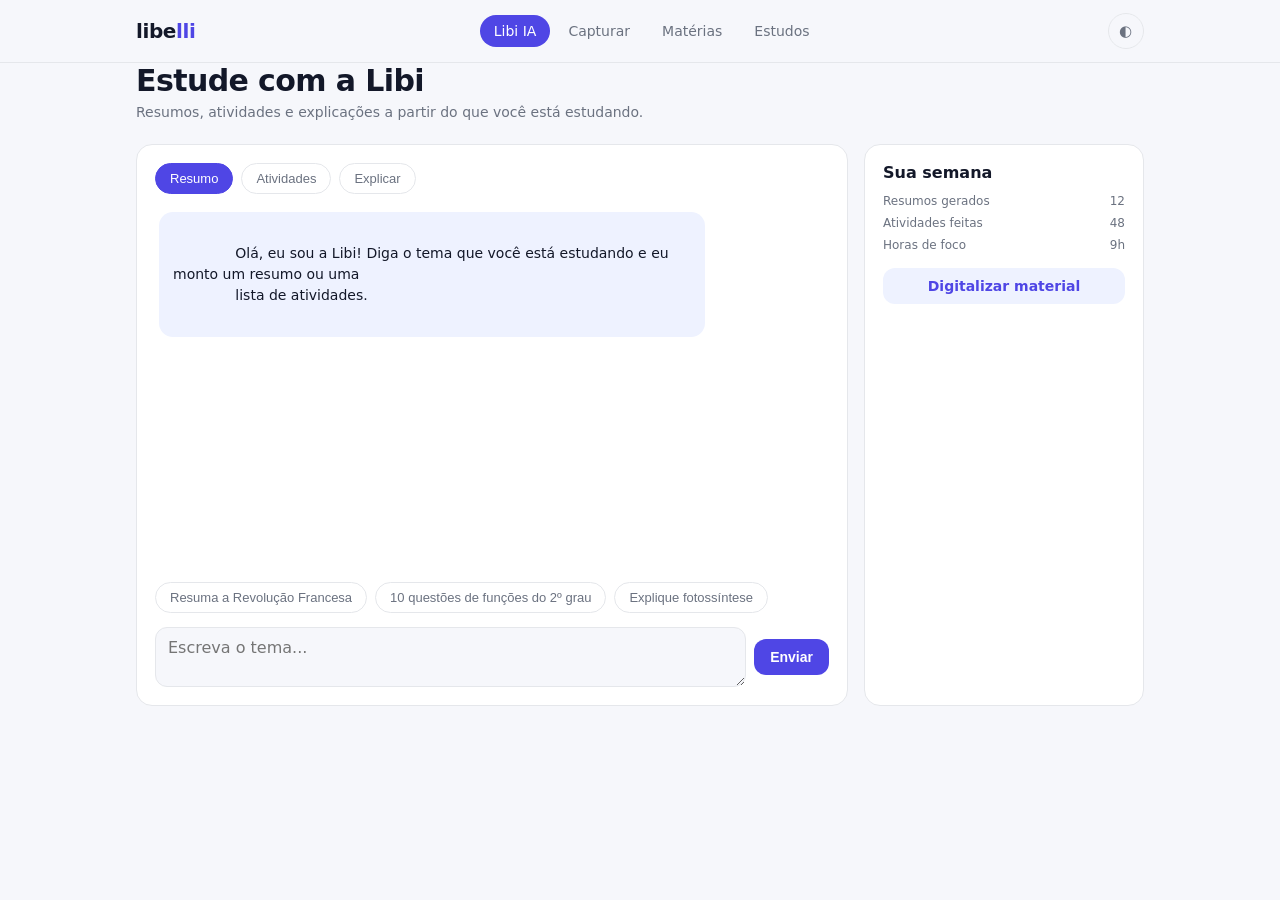
==== frontend/index.html @ ebcc2f90 "primeiro commit" ====
<!doctype html>
<html lang="pt-BR">
  <head>
    <meta charset="utf-8" />
    <meta name="viewport" content="width=device-width, initial-scale=1" />
    <title>Libelli — Estudos organizados com a Libi IA</title>
    <meta
      name="description"
      content="Gere resumos, atividades e explicações com a Libi IA, digitalize livros e organize suas matérias."
    />
    <link rel="stylesheet" href="styles.css" />
  </head>
  <body>
    <header class="topbar">
      <div class="container">
        <a class="logo" href="index.html">libe<span>lli</span></a>
        <nav class="main">
          <a data-nav href="index.html">Libi IA</a>
          <a data-nav href="capturar.html">Capturar</a>
          <a data-nav href="materias.html">Matérias</a>
          <a data-nav href="estudos.html">Estudos</a>
        </nav>
        <button class="icon-btn" id="theme-toggle" aria-label="Alternar tema">◐</button>
      </div>
    </header>

    <main class="container">
      <h1>Estude com a Libi</h1>
      <p class="sub">Resumos, atividades e explicações a partir do que você está estudando.</p>

      <div class="layout">
        <section class="card">
          <div class="chips">
            <button class="chip active" data-modo="resumo">Resumo</button>
            <button class="chip" data-modo="atividades">Atividades</button>
            <button class="chip" data-modo="explicar">Explicar</button>
          </div>

          <div id="chat">
            <div class="msg libi">
              Olá, eu sou a Libi! Diga o tema que você está estudando e eu monto um resumo ou uma
              lista de atividades.
            </div>
          </div>

          <div class="chips">
            <button class="chip" data-sugestao>Resuma a Revolução Francesa</button>
            <button class="chip" data-sugestao>10 questões de funções do 2º grau</button>
            <button class="chip" data-sugestao>Explique fotossíntese</button>
          </div>

          <div class="row">
            <textarea id="chat-input" rows="2" placeholder="Escreva o tema..."></textarea>
            <button class="btn" id="chat-send">Enviar</button>
          </div>
        </section>

        <aside class="card">
          <h2>Sua semana</h2>
          <div class="meta"><span>Resumos gerados</span><span>12</span></div>
          <div class="meta" style="margin-top: 8px"><span>Atividades feitas</span><span>48</span></div>
          <div class="meta" style="margin-top: 8px"><span>Horas de foco</span><span>9h</span></div>
          <a class="btn secondary" href="capturar.html" style="display: block; margin-top: 16px; text-align: center"
            >Digitalizar material</a
          >
        </aside>
      </div>
    </main>

    <nav class="bottom">
      <a data-nav href="index.html">Libi IA</a>
      <a data-nav href="capturar.html">Capturar</a>
      <a data-nav href="materias.html">Matérias</a>
          <a data-nav href="estudos.html">Estudos</a>
    </nav>

    <script src="api.js"></script>
    <script src="app.js"></script>
  </body>
</html>
---- frontend/styles.css ----
:root {
    --bg: #f6f7fb;
    --card: #ffffff;
    --text: #131829;
    --muted: #6b7280;
    --border: #e5e7eb;
    --brand: #4f46e5;
    --brand-soft: #eef2ff;
    --radius: 16px;
  }
  
  
  [data-theme="dark"] {
    --bg: #0b1020;
    --card: #131a2e;
    --text: #e8ecf8;
    --muted: #97a1b8;
    --border: #232c45;
    --brand: #6d6bf6;
    --brand-soft: #1b2140;
  }
  
  * { box-sizing: border-box; }
  
  body {
    margin: 0;
    font-family: system-ui, -apple-system, "Segoe UI", Roboto, sans-serif;
    background: var(--bg);
    color: var(--text);
  }
  
  a { color: inherit; text-decoration: none; }
  
  .container { max-width: 1040px; margin: 0 auto; padding: 0 16px; }
  
  /* Header */
  header.topbar {
    position: sticky;
    top: 0;
    z-index: 20;
    background: color-mix(in srgb, var(--bg) 85%, transparent);
    backdrop-filter: blur(10px);
    border-bottom: 1px solid var(--border);
  }
  .topbar .container {
    display: flex;
    align-items: center;
    justify-content: space-between;
    height: 62px;
    gap: 16px;
  }
  .logo { font-size: 20px; font-weight: 700; letter-spacing: -0.02em; }
  .logo span { color: var(--brand); }
  
  nav.main { display: flex; gap: 4px; }
  nav.main a {
    padding: 8px 14px;
    border-radius: 999px;
    font-size: 14px;
    font-weight: 500;
    color: var(--muted);
  }
  nav.main a:hover { background: var(--brand-soft); color: var(--text); }
  nav.main a.active { background: var(--brand); color: #fff; }
  
  .icon-btn {
    width: 36px; height: 36px;
    border-radius: 999px;
    border: 1px solid var(--border);
    background: transparent;
    color: var(--muted);
    cursor: pointer;
    font-size: 15px;
  }
  
  main { padding: 28px 0 90px; }
  
  h1 { font-size: 30px; margin: 0 0 6px; letter-spacing: -0.02em; }
  h2 { font-size: 16px; margin: 0 0 12px; }
  p.sub { margin: 0 0 24px; color: var(--muted); font-size: 14px; }
  
  .card {
    background: var(--card);
    border: 1px solid var(--border);
    border-radius: var(--radius);
    padding: 18px;
  }
  
  .grid { display: grid; gap: 16px; }
  .grid.cards { grid-template-columns: repeat(auto-fill, minmax(230px, 1fr)); }
  .layout { display: grid; gap: 16px; grid-template-columns: 1fr; }
  @media (min-width: 900px) { .layout { grid-template-columns: 1fr 280px; } }
  
  /* Buttons + inputs */
  .btn {
    border: none;
    border-radius: 12px;
    background: var(--brand);
    color: #fff;
    padding: 10px 16px;
    font-size: 14px;
  font-weight: 600;
  cursor: pointer;
}
.btn.secondary { background: var(--brand-soft); color: var(--brand); }
.btn:hover { opacity: 0.9; }

input, textarea, select {
  width: 100%;
  padding: 10px 12px;
  border-radius: 12px;
  border: 1px solid var(--border);
  background: var(--bg);
  color: var(--text);
  font: inherit;
  outline: none;
}
input:focus, textarea:focus { border-color: var(--brand); }

.row { display: flex; gap: 8px; align-items: center; }

/* Chat */
.chips { display: flex; flex-wrap: wrap; gap: 8px; margin-bottom: 14px; }
.chip {
  border: 1px solid var(--border);
  background: transparent;
  color: var(--muted);
  border-radius: 999px;
  padding: 7px 14px;
  font-size: 13px;
  cursor: pointer;
}
.chip.active { background: var(--brand); border-color: var(--brand); color: #fff; }

#chat {
  height: 360px;
  overflow-y: auto;
  display: flex;
  flex-direction: column;
  gap: 10px;
  padding: 4px;
  margin-bottom: 14px;
}
.msg {
  max-width: 82%;
  padding: 10px 14px;
  border-radius: 14px;
  font-size: 14px;
  line-height: 1.5;
  white-space: pre-wrap;
}
.msg.libi { background: var(--brand-soft); }
.msg.user { align-self: flex-end; background: var(--brand); color: #fff; }

/* Camera */
.frame {
  aspect-ratio: 4 / 3;
  background: #0d0d0f;
  border-radius: 12px;
  display: grid;
  place-items: center;
  color: #9aa0ae;
  font-size: 14px;
  overflow: hidden;
  position: relative;
}
.frame img, .frame video { width: 100%; height: 100%; object-fit: cover; }

.list { display: flex; flex-direction: column; gap: 10px; }
.item {
  display: flex;
  align-items: center;
  gap: 12px;
  border: 1px solid var(--border);
  border-radius: 12px;
  padding: 12px;
  background: var(--card);
}
.item strong { font-size: 14px; font-weight: 600; }
.item small { color: var(--muted); font-size: 12px; }
.item .grow { flex: 1; min-width: 0; }
.link-danger { background: none; border: none; color: var(--muted); cursor: pointer; font-size: 14px; }
.link-danger:hover { color: #e11d48; }

/* Progress */
.bar { height: 8px; border-radius: 999px; background: var(--brand-soft); overflow: hidden; margin: 14px 0 6px; }
.bar > i { display: block; height: 100%; background: var(--brand); }
.meta { display: flex; justify-content: space-between; font-size: 12px; color: var(--muted); }
.dot { width: 36px; height: 36px; border-radius: 10px; }

/* Bottom nav (mobile) */
nav.bottom {
  position: fixed;
  inset: auto 0 0 0;
  display: none;
  background: var(--card);
  border-top: 1px solid var(--border);
}
nav.bottom a {
  flex: 1;
  text-align: center;
  padding: 10px 0;
  font-size: 12px;
  color: var(--muted);
}
nav.bottom a.active { color: var(--brand); font-weight: 600; }
@media (max-width: 720px) {
  nav.main { display: none; }
  nav.bottom { display: flex; }
}
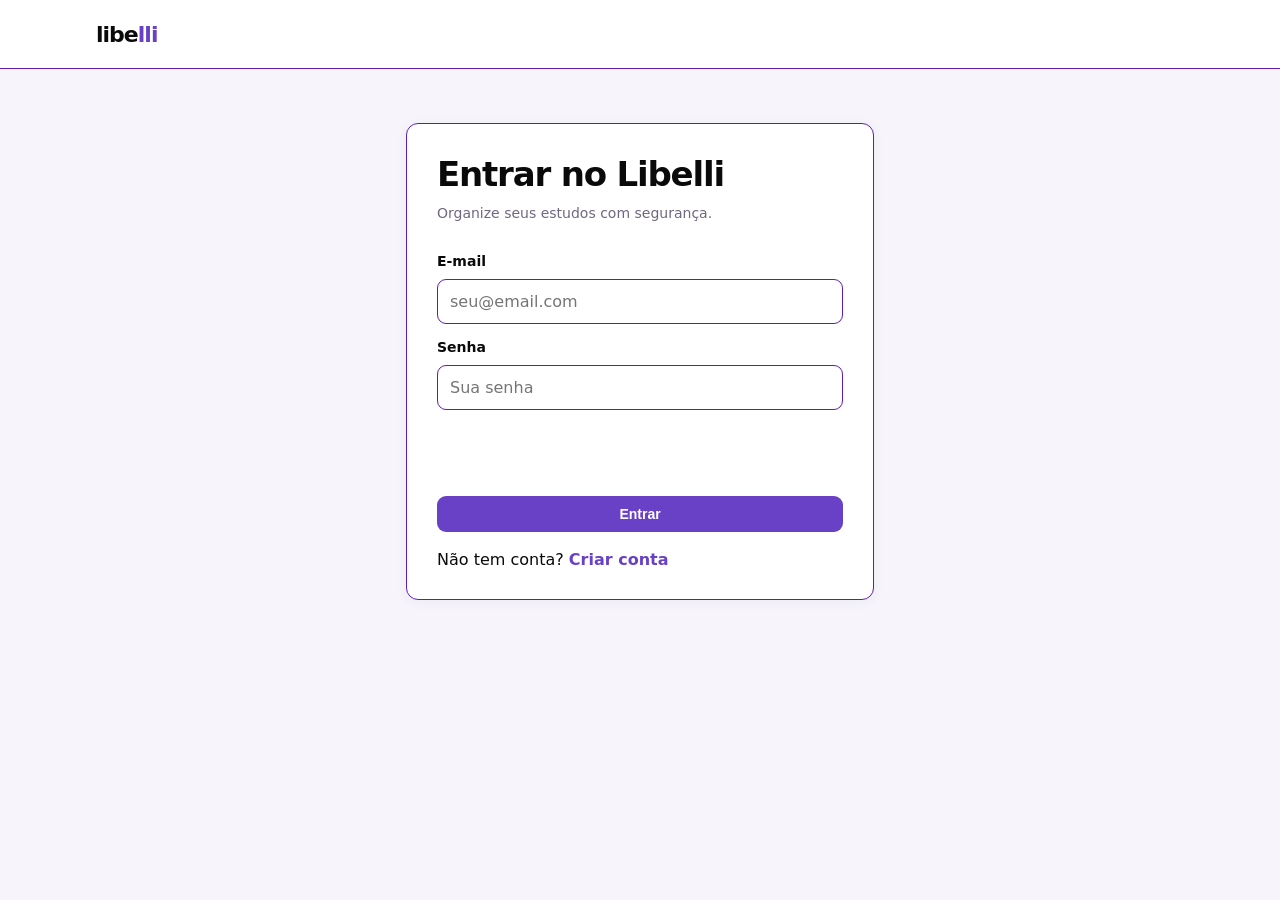
==== commit 7a874153: "commit final" ====
--- a/frontend/index.html
+++ b/frontend/index.html
@@ -6,7 +6,7 @@
     <title>Libelli — Estudos organizados com a Libi IA</title>
     <meta
       name="description"
-      content="Gere resumos, atividades e explicações com a Libi IA, digitalize livros e organize suas matérias."
+      content="Gere resumos, atividades e explicações com a Libi IA e organize suas matérias."
     />
     <link rel="stylesheet" href="styles.css" />
   </head>
@@ -16,25 +16,36 @@
         <a class="logo" href="index.html">libe<span>lli</span></a>
         <nav class="main">
           <a data-nav href="index.html">Libi IA</a>
-          <a data-nav href="capturar.html">Capturar</a>
+
           <a data-nav href="materias.html">Matérias</a>
           <a data-nav href="estudos.html">Estudos</a>
+    <a data-nav href="planos.html">Planos de estudo</a>
         </nav>
         <button class="icon-btn" id="theme-toggle" aria-label="Alternar tema">◐</button>
       </div>
     </header>
 
     <main class="container">
-      <h1>Estude com a Libi</h1>
-      <p class="sub">Resumos, atividades e explicações a partir do que você está estudando.</p>
+      <h1>Libi IA</h1>
+      <p class="sub">Tire dúvidas, prepare resumos e pratique com questões.</p>
 
-      <div class="layout">
-        <section class="card">
-          <div class="chips">
+      <div class="layout chat-layout">
+        <aside class="card chat-sidebar" aria-label="Histórico de conversas">
+          <div class="chat-sidebar-head">
+            <h2>Conversas</h2>
+            <button class="btn secondary" id="chat-new" type="button">Nova</button>
+          </div>
+          <div id="chat-conversations" class="chat-conversations">
+            <p class="sub">Carregando histórico...</p>
+          </div>
+        </aside>
+        <section class="card chat-panel">
+          <h2 id="chat-current-title">Nova conversa</h2>
+           <!-- <div class="chips">
             <button class="chip active" data-modo="resumo">Resumo</button>
             <button class="chip" data-modo="atividades">Atividades</button>
             <button class="chip" data-modo="explicar">Explicar</button>
-          </div>
+         </div> -->
 
           <div id="chat">
             <div class="msg libi">
@@ -55,26 +66,22 @@
           </div>
         </section>
 
-        <aside class="card">
-          <h2>Sua semana</h2>
-          <div class="meta"><span>Resumos gerados</span><span>12</span></div>
-          <div class="meta" style="margin-top: 8px"><span>Atividades feitas</span><span>48</span></div>
-          <div class="meta" style="margin-top: 8px"><span>Horas de foco</span><span>9h</span></div>
-          <a class="btn secondary" href="capturar.html" style="display: block; margin-top: 16px; text-align: center"
-            >Digitalizar material</a
-          >
-        </aside>
+        
       </div>
     </main>
 
     <nav class="bottom">
       <a data-nav href="index.html">Libi IA</a>
-      <a data-nav href="capturar.html">Capturar</a>
+
       <a data-nav href="materias.html">Matérias</a>
           <a data-nav href="estudos.html">Estudos</a>
+    <a data-nav href="planos.html">Planos de estudo</a>
     </nav>
 
     <script src="api.js"></script>
+    <script src="formatar_ia.js"></script>
+    <script src="auth.js"></script>
     <script src="app.js"></script>
+    <script src="chat.js"></script>
   </body>
 </html>
--- a/frontend/styles.css
+++ b/frontend/styles.css
@@ -1,25 +1,29 @@
 :root {
-    --bg: #f6f7fb;
-    --card: #ffffff;
-    --text: #131829;
-    --muted: #6b7280;
-    --border: #e5e7eb;
-    --brand: #4f46e5;
-    --brand-soft: #eef2ff;
-    --radius: 16px;
-  }
-  
-  
-  [data-theme="dark"] {
-    --bg: #0b1020;
-    --card: #131a2e;
-    --text: #e8ecf8;
-    --muted: #97a1b8;
-    --border: #232c45;
-    --brand: #6d6bf6;
-    --brand-soft: #1b2140;
-  }
-  
+  color-scheme: light;
+  --bg: #f7f5fb;
+  --card: #ffffff;
+  --text: #0a0a0a;
+  --muted: #706781;
+  --border: #641bb2;
+  --brand: #6941c6;
+  --brand-hover: #5531a8;
+  --brand-soft: #f0eafb;
+  --radius: 12px;
+  --shadow: 0 2px 12px rgba(62, 34, 105, .055);
+}
+[data-theme="dark"] {
+  color-scheme: dark;
+  --bg: #0e0013;
+  --card: #231b30;
+  --text: #f6f2fb;
+  --muted: #b4a8c5;
+  --border: #641bb2;
+  --brand: #b69afb;
+  --brand-hover: #614a96;
+  --brand-soft: #37264d;
+  --shadow: none;
+}
+
   * { box-sizing: border-box; }
   
   body {
@@ -31,14 +35,13 @@
   
   a { color: inherit; text-decoration: none; }
   
-  .container { max-width: 1040px; margin: 0 auto; padding: 0 16px; }
-  
-  /* Header */
+  .container { max-width: 1120px; margin: 0 auto; padding: 0 16px; }
+  
   header.topbar {
     position: sticky;
     top: 0;
     z-index: 20;
-    background: color-mix(in srgb, var(--bg) 85%, transparent);
+    background: var(--card);
     backdrop-filter: blur(10px);
     border-bottom: 1px solid var(--border);
   }
@@ -46,22 +49,22 @@
     display: flex;
     align-items: center;
     justify-content: space-between;
-    height: 62px;
+    height: 68px;
     gap: 16px;
   }
-  .logo { font-size: 20px; font-weight: 700; letter-spacing: -0.02em; }
+  .logo { font-size: 22px; font-weight: 800; letter-spacing: -0.045em; }
   .logo span { color: var(--brand); }
   
   nav.main { display: flex; gap: 4px; }
   nav.main a {
     padding: 8px 14px;
-    border-radius: 999px;
+    border-radius: 8px;
     font-size: 14px;
     font-weight: 500;
     color: var(--muted);
   }
   nav.main a:hover { background: var(--brand-soft); color: var(--text); }
-  nav.main a.active { background: var(--brand); color: #fff; }
+  nav.main a.active { background: var(--brand-soft); color: var(--brand); font-weight: 700; }
   
   .icon-btn {
     width: 36px; height: 36px;
@@ -73,53 +76,59 @@
     font-size: 15px;
   }
   
-  main { padding: 28px 0 90px; }
-  
-  h1 { font-size: 30px; margin: 0 0 6px; letter-spacing: -0.02em; }
-  h2 { font-size: 16px; margin: 0 0 12px; }
-  p.sub { margin: 0 0 24px; color: var(--muted); font-size: 14px; }
+  main { padding: 38px 0 96px; }
+  
+  h1 { font-size: clamp(27px, 3vw, 34px); margin: 0 0 8px; letter-spacing: -0.035em; line-height: 1.2; }
+  h2 { font-size: 17px; margin: 0 0 16px; letter-spacing: -.01em; }
+  p.sub { margin: 0 0 24px; color: var(--muted); font-size: 14px; line-height: 1.5; }
   
   .card {
     background: var(--card);
     border: 1px solid var(--border);
     border-radius: var(--radius);
-    padding: 18px;
-  }
-  
-  .grid { display: grid; gap: 16px; }
-  .grid.cards { grid-template-columns: repeat(auto-fill, minmax(230px, 1fr)); }
+    padding: 22px;
+    box-shadow: var(--shadow);
+  }
+  
+  .grid { display: grid; gap: 18px; }
+  .grid.cards { grid-template-columns: repeat(auto-fill, minmax(245px, 1fr)); }
   .layout { display: grid; gap: 16px; grid-template-columns: 1fr; }
   @media (min-width: 900px) { .layout { grid-template-columns: 1fr 280px; } }
-  
-  /* Buttons + inputs */
+  .layout.layout-full { grid-template-columns: minmax(0, 1fr); }
+  
   .btn {
     border: none;
-    border-radius: 12px;
+    border-radius: 9px;
     background: var(--brand);
     color: #fff;
     padding: 10px 16px;
     font-size: 14px;
   font-weight: 600;
   cursor: pointer;
+  transition: background .15s ease, transform .15s ease;
 }
 .btn.secondary { background: var(--brand-soft); color: var(--brand); }
-.btn:hover { opacity: 0.9; }
+.btn:hover { background: var(--brand-hover); }
+.btn.secondary:hover { background: var(--border); }
+.btn:active { transform: translateY(1px); }
 
 input, textarea, select {
   width: 100%;
   padding: 10px 12px;
-  border-radius: 12px;
+  border-radius: 9px;
   border: 1px solid var(--border);
-  background: var(--bg);
+  background: var(--card);
   color: var(--text);
   font: inherit;
   outline: none;
 }
-input:focus, textarea:focus { border-color: var(--brand); }
-
-.row { display: flex; gap: 8px; align-items: center; }
-
-/* Chat */
+input:focus, textarea:focus, select:focus { border-color: var(--brand); box-shadow: 0 0 0 3px var(--brand-soft); }
+
+.row { display: flex; gap: 10px; align-items: center; flex-wrap: wrap; }
+.row > input, .row > select { flex: 1 1 180px; min-width: 0; }
+.row > .grow { flex: 1; min-width: 0; }
+#conteudo-form textarea, #comentario-form textarea { display: block; margin: 12px 0; resize: vertical; }
+
 .chips { display: flex; flex-wrap: wrap; gap: 8px; margin-bottom: 14px; }
 .chip {
   border: 1px solid var(--border);
@@ -133,12 +142,16 @@
 .chip.active { background: var(--brand); border-color: var(--brand); color: #fff; }
 
 #chat {
-  height: 360px;
+  height: min(55vh, 510px);
+  min-height: 320px;
   overflow-y: auto;
   display: flex;
   flex-direction: column;
   gap: 10px;
-  padding: 4px;
+  padding: 16px;
+  background: var(--bg);
+  border: 1px solid var(--border);
+  border-radius: 12px;
   margin-bottom: 14px;
 }
 .msg {
@@ -151,20 +164,6 @@
 }
 .msg.libi { background: var(--brand-soft); }
 .msg.user { align-self: flex-end; background: var(--brand); color: #fff; }
-
-/* Camera */
-.frame {
-  aspect-ratio: 4 / 3;
-  background: #0d0d0f;
-  border-radius: 12px;
-  display: grid;
-  place-items: center;
-  color: #9aa0ae;
-  font-size: 14px;
-  overflow: hidden;
-  position: relative;
-}
-.frame img, .frame video { width: 100%; height: 100%; object-fit: cover; }
 
 .list { display: flex; flex-direction: column; gap: 10px; }
 .item {
@@ -182,13 +181,11 @@
 .link-danger { background: none; border: none; color: var(--muted); cursor: pointer; font-size: 14px; }
 .link-danger:hover { color: #e11d48; }
 
-/* Progress */
 .bar { height: 8px; border-radius: 999px; background: var(--brand-soft); overflow: hidden; margin: 14px 0 6px; }
 .bar > i { display: block; height: 100%; background: var(--brand); }
 .meta { display: flex; justify-content: space-between; font-size: 12px; color: var(--muted); }
 .dot { width: 36px; height: 36px; border-radius: 10px; }
 
-/* Bottom nav (mobile) */
 nav.bottom {
   position: fixed;
   inset: auto 0 0 0;
@@ -208,3 +205,208 @@
   nav.main { display: none; }
   nav.bottom { display: flex; }
 }
+
+.conteudo-ia { display: block; white-space: normal; overflow-wrap: anywhere; line-height: 1.6; font-size: 14px; }
+.conteudo-ia p { margin: 0 0 0.65rem; }
+.conteudo-ia p:last-child { margin-bottom: 0; }
+.conteudo-ia h2, .conteudo-ia h3, .conteudo-ia h4, .conteudo-ia h5 { margin: 0.8rem 0 0.35rem; font-size: 1em; color: var(--text); }
+.conteudo-ia h2 { font-size: 1.12em; }
+.conteudo-ia ul, .conteudo-ia ol { margin: 0.25rem 0 0.75rem; padding-left: 1.5rem; }
+.conteudo-ia li { margin: 0.2rem 0; }
+.conteudo-ia pre { white-space: pre-wrap; overflow-x: auto; padding: 0.7rem; background: var(--bg); border-radius: 8px; }
+.conteudo-ia code { font-family: Consolas, monospace; font-size: 0.93em; }
+.conteudo-ia .ia-matematica { font-family: inherit; white-space: normal; }
+.item .meta.conteudo-ia { display: block; justify-content: initial; font-size: 14px; color: var(--text); margin-top: 8px; }
+.msg.libi.conteudo-ia { white-space: normal; }
+
+.auth-form {display:flex; flex-direction:column; gap:10px; margin-top:20px}
+.auth-form input {width:100%; box-sizing:border-box; padding:12px; border-radius:8px; border:1px solid #aaa; background:var(--card, transparent); color:inherit}
+.auth-form label {font-weight:600; margin-top:5px}
+.auth-form .btn {margin-top:10px}
+
+.plano-campos { display: grid; grid-template-columns: repeat(2, minmax(0, 1fr)); gap: 14px; }
+.plano-campos label { display: flex; flex-direction: column; gap: 6px; font-size: 14px; font-weight: 600; }
+.plano-acoes { margin-top: 14px; flex-wrap: wrap; justify-content: space-between; }
+.plano-acoes h2 { margin-bottom: 0; }
+.plano-item { gap: 12px; flex-wrap: wrap; }
+#plano-atual[hidden] { display: none; }
+@media (max-width: 640px) {
+  .plano-campos { grid-template-columns: 1fr; }
+  .plano-item .grow { flex-basis: 100%; }
+}
+
+.card + .card { margin-top: 18px; }
+.card > :last-child { margin-bottom: 0; }
+.item { align-items: flex-start; }
+.item .row { margin-top: 10px; }
+.meta { line-height: 1.5; }
+button, a, input, select, textarea { -webkit-tap-highlight-color: transparent; }
+button:focus-visible, a:focus-visible { outline: 3px solid var(--brand); outline-offset: 3px; }
+.icon-btn:hover { color: var(--brand); background: var(--brand-soft); }
+.chip.active { font-weight: 650; }
+.chip:hover:not(.active) { color: var(--text); background: var(--brand-soft); }
+.msg.libi { border: 1px solid var(--border); }
+.msg.user { background: var(--brand); color: #fff; }
+#chat-input { min-height: 72px; resize: vertical; }
+.auth-card { padding: 30px; }
+.auth-card a:not(.logo) { color: var(--brand); font-weight: 650; }
+.auth-form input { border-color: var(--border); border-radius: 9px; padding: 12px; background: var(--card); }
+.auth-form label { color: var(--text); font-size: 14px; }
+.plano-item { padding: 16px; }
+@media (max-width: 720px) {
+  .container { padding-inline: 16px; }
+  main { padding-top: 26px; }
+  .topbar .container { height: 60px; }
+  .card { padding: 17px; }
+  nav.bottom { z-index: 30; padding-bottom: env(safe-area-inset-bottom); }
+  nav.bottom a { padding: 14px 2px; }
+  #chat { min-height: 290px; height: 48vh; }
+  #chat-input { flex: 1 1 100%; }
+  #chat-send { width: 100%; }
+}
+@media (prefers-reduced-motion: reduce) {
+  .btn { transition: none; }
+}
+
+[data-theme="dark"] .btn:not(.secondary),
+[data-theme="dark"] .chip.active,
+[data-theme="dark"] .msg.user {
+  color: #21142f;
+}
+
+
+.chat-layout {
+  display: grid;
+  grid-template-columns: 260px minmax(0, 1fr);
+  gap: 16px;
+  align-items: start;
+}
+
+.chat-sidebar,
+.chat-panel {
+  min-width: 0;
+}
+
+/* historico de chats */
+.chat-sidebar {
+  padding: 16px;
+  max-height: 650px;
+  overflow-y: auto;
+}
+
+.chat-sidebar-head {
+  display: flex;
+  align-items: center;
+  justify-content: space-between;
+  gap: 8px;
+  margin-bottom: 14px;
+}
+
+.chat-sidebar-head h2,
+.chat-panel > h2 {
+  margin: 0;
+}
+
+.chat-sidebar-head .btn {
+  padding: 8px 12px;
+}
+
+.chat-conversations {
+  display: flex;
+  flex-direction: column;
+  gap: 8px;
+}
+
+.chat-conversation {
+  display: flex;
+  align-items: center;
+  gap: 4px;
+  border-radius: 9px;
+}
+
+.chat-conversation.active {
+  background: var(--brand-soft);
+}
+
+.chat-conversation-open {
+  flex: 1;
+  min-width: 0;
+  padding: 10px;
+  border: 0;
+  border-radius: 9px;
+  background: transparent;
+  color: var(--text);
+  text-align: left;
+  cursor: pointer;
+  overflow-wrap: anywhere;
+}
+
+.chat-conversation-open:hover {
+  background: var(--brand-soft);
+}
+
+.chat-conversation.active .chat-conversation-open {
+  color: var(--brand);
+  font-weight: 700;
+}
+
+.chat-conversation-delete {
+  padding: 8px;
+  background: transparent;
+  color: var(--muted);
+  border: 0;
+  cursor: pointer;
+}
+
+.chat-conversation-delete:hover {
+  color: #df3964;
+}
+
+/* chat */
+.chat-panel > h2 {
+  margin-bottom: 16px;
+  overflow-wrap: anywhere;
+}
+
+.chat-panel #chat {
+  height: 450px;
+  overflow-y: auto;
+  padding: 16px;
+}
+
+.chat-panel .msg {
+  max-width: 90%;
+  line-height: 1.6;
+  overflow-wrap: anywhere;
+}
+
+#chat-send:disabled,
+#chat-new:disabled {
+  cursor: wait;
+  opacity: 0.65;
+}
+
+/* para celular */
+@media (max-width: 760px) {
+  .chat-layout {
+    grid-template-columns: 1fr;
+  }
+
+  .chat-sidebar {
+    max-height: 220px;
+  }
+
+  .chat-conversations {
+    max-height: 155px;
+    overflow-y: auto;
+  }
+
+  .chat-panel #chat {
+    height: 380px;
+    min-height: 280px;
+  }
+
+  .chat-panel .msg {
+    max-width: 95%;
+  }
+}
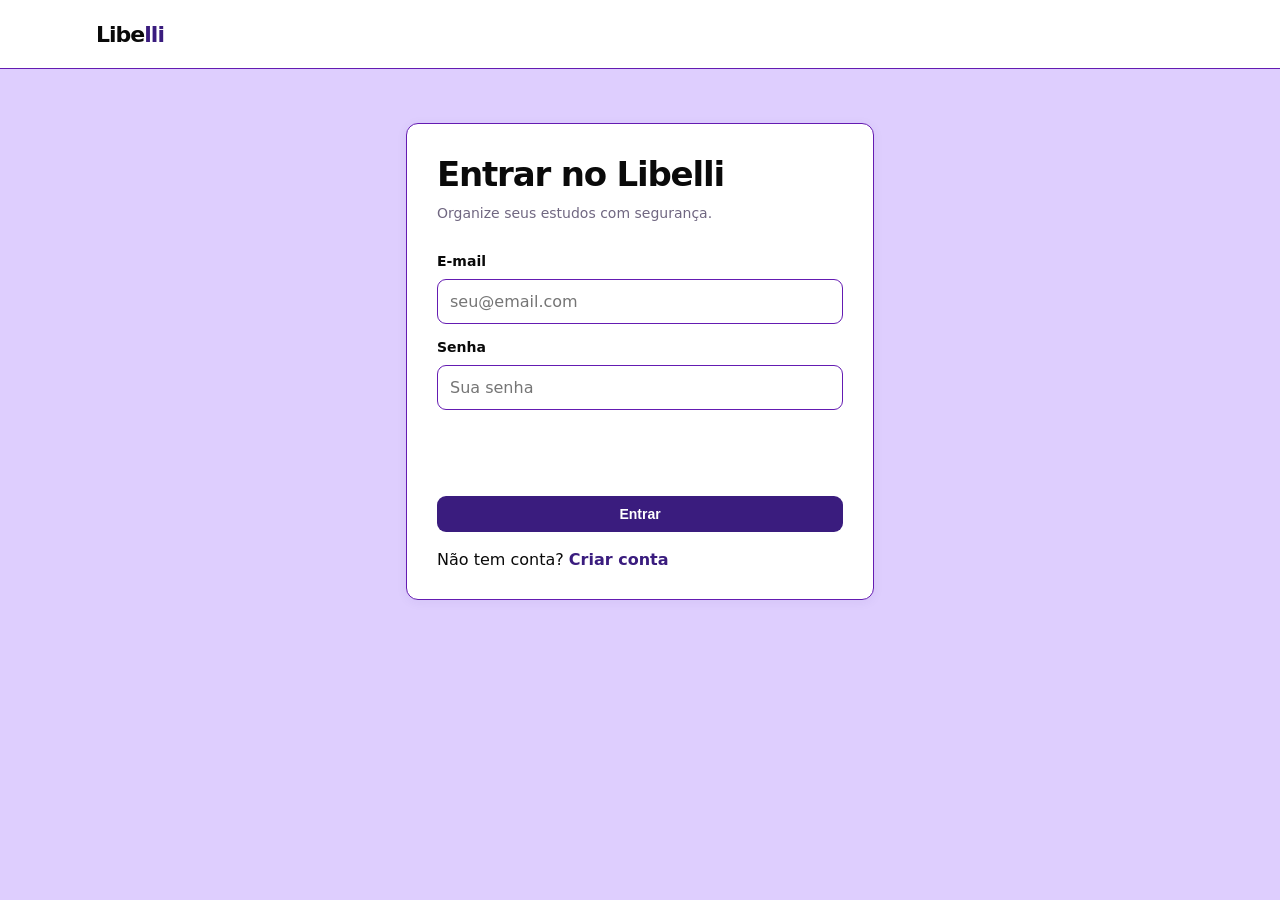
==== commit e8e678e9: "envio final do projeto atualizado" ====
--- a/frontend/index.html
+++ b/frontend/index.html
@@ -1,9 +1,9 @@
-<!doctype html>
-<html lang="pt-BR">
+               
+<html lang="eng">
   <head>
     <meta charset="utf-8" />
     <meta name="viewport" content="width=device-width, initial-scale=1" />
-    <title>Libelli — Estudos organizados com a Libi IA</title>
+    <title>Libelli</title>
     <meta
       name="description"
       content="Gere resumos, atividades e explicações com a Libi IA e organize suas matérias."
@@ -13,21 +13,19 @@
   <body>
     <header class="topbar">
       <div class="container">
-        <a class="logo" href="index.html">libe<span>lli</span></a>
+        <a class="logo" href="index.html">Libe<span>lli</span></a>
         <nav class="main">
           <a data-nav href="index.html">Libi IA</a>
-
           <a data-nav href="materias.html">Matérias</a>
           <a data-nav href="estudos.html">Estudos</a>
     <a data-nav href="planos.html">Planos de estudo</a>
         </nav>
-        <button class="icon-btn" id="theme-toggle" aria-label="Alternar tema">◐</button>
+        <button class="icon-btn" id="theme-toggle" type="button" aria-label="Alternar tema" title="Alternar tema"><span class="theme-icon" aria-hidden="true"></span></button>
       </div>
     </header>
 
     <main class="container">
       <h1>Libi IA</h1>
-      <p class="sub">Tire dúvidas, prepare resumos e pratique com questões.</p>
 
       <div class="layout chat-layout">
         <aside class="card chat-sidebar" aria-label="Histórico de conversas">
@@ -41,12 +39,6 @@
         </aside>
         <section class="card chat-panel">
           <h2 id="chat-current-title">Nova conversa</h2>
-           <!-- <div class="chips">
-            <button class="chip active" data-modo="resumo">Resumo</button>
-            <button class="chip" data-modo="atividades">Atividades</button>
-            <button class="chip" data-modo="explicar">Explicar</button>
-         </div> -->
-
           <div id="chat">
             <div class="msg libi">
               Olá, eu sou a Libi! Diga o tema que você está estudando e eu monto um resumo ou uma
@@ -84,4 +76,4 @@
     <script src="app.js"></script>
     <script src="chat.js"></script>
   </body>
-</html>+</html>
--- a/frontend/styles.css
+++ b/frontend/styles.css
@@ -1,11 +1,11 @@
 :root {
   color-scheme: light;
-  --bg: #f7f5fb;
+  --bg: #decefe;
   --card: #ffffff;
   --text: #0a0a0a;
   --muted: #706781;
   --border: #641bb2;
-  --brand: #6941c6;
+  --brand: #3a1c7e;
   --brand-hover: #5531a8;
   --brand-soft: #f0eafb;
   --radius: 12px;
@@ -13,8 +13,8 @@
 }
 [data-theme="dark"] {
   color-scheme: dark;
-  --bg: #0e0013;
-  --card: #231b30;
+  --bg: #190d1e;
+  --card: #0c0910;
   --text: #f6f2fb;
   --muted: #b4a8c5;
   --border: #641bb2;
@@ -276,137 +276,44 @@
 
 
 .chat-layout {
-  display: grid;
-  grid-template-columns: 260px minmax(0, 1fr);
-  gap: 16px;
+  grid-template-columns: minmax(210px, 270px) minmax(0, 1fr)           ;
   align-items: start;
 }
-
-.chat-sidebar,
-.chat-panel {
-  min-width: 0;
-}
-
-/* historico de chats */
-.chat-sidebar {
-  padding: 16px;
-  max-height: 650px;
-  overflow-y: auto;
-}
-
-.chat-sidebar-head {
-  display: flex;
+.chat-sidebar { padding: 16px; }
+.chat-sidebar-head { display: flex; align-items: center; justify-content: space-between; gap: 8px; margin-bottom: 14px; }
+.chat-sidebar-head h2, .chat-panel > h2 { margin: 0; }
+.chat-panel > h2 { margin-bottom: 16px; overflow-wrap: anywhere; }
+.chat-sidebar-head .btn { padding: 8px 12px; }
+.chat-conversations { display: flex; flex-direction: column; gap: 8px; }
+.chat-conversation { display: flex; align-items: center; gap: 4px; border-radius: 9px; }
+.chat-conversation.active { background: var(--brand-soft); }
+.chat-conversation-open { flex: 1; min-width: 0; padding: 10px; border: 0; border-radius: 9px; background: transparent; color: var(--text); text-align: left; cursor: pointer; overflow-wrap: anywhere; }
+.chat-conversation-open:hover { background: var(--brand-soft); }
+.chat-conversation.active .chat-conversation-open { color: var(--brand); font-weight: 700; }
+.chat-conversation-delete { padding: 8px; background: transparent; color: var(--muted); border: 0; cursor: pointer; }
+.chat-conversation-delete:hover { color: #df3964; }
+.chat-panel #chat { height: min(52vh, 520px); }
+#chat-send:disabled, #chat-new:disabled { cursor: wait; opacity: .65; }
+@media (max-width: 760px) {
+  .chat-layout { grid-template-columns: 1fr           ; }
+  .chat-conversations { max-height: 155px; overflow-y: auto; }
+  .chat-panel #chat { min-height: 280px; }
+}
+
+
+                                                       
+#theme-toggle {
+  display: inline-flex;
   align-items: center;
-  justify-content: space-between;
-  gap: 8px;
-  margin-bottom: 14px;
-}
-
-.chat-sidebar-head h2,
-.chat-panel > h2 {
-  margin: 0;
-}
-
-.chat-sidebar-head .btn {
-  padding: 8px 12px;
-}
-
-.chat-conversations {
-  display: flex;
-  flex-direction: column;
-  gap: 8px;
-}
-
-.chat-conversation {
-  display: flex;
-  align-items: center;
-  gap: 4px;
-  border-radius: 9px;
-}
-
-.chat-conversation.active {
-  background: var(--brand-soft);
-}
-
-.chat-conversation-open {
-  flex: 1;
-  min-width: 0;
-  padding: 10px;
-  border: 0;
-  border-radius: 9px;
-  background: transparent;
-  color: var(--text);
-  text-align: left;
-  cursor: pointer;
-  overflow-wrap: anywhere;
-}
-
-.chat-conversation-open:hover {
-  background: var(--brand-soft);
-}
-
-.chat-conversation.active .chat-conversation-open {
-  color: var(--brand);
-  font-weight: 700;
-}
-
-.chat-conversation-delete {
-  padding: 8px;
-  background: transparent;
-  color: var(--muted);
-  border: 0;
-  cursor: pointer;
-}
-
-.chat-conversation-delete:hover {
-  color: #df3964;
-}
-
-/* chat */
-.chat-panel > h2 {
-  margin-bottom: 16px;
-  overflow-wrap: anywhere;
-}
-
-.chat-panel #chat {
-  height: 450px;
-  overflow-y: auto;
-  padding: 16px;
-}
-
-.chat-panel .msg {
-  max-width: 90%;
-  line-height: 1.6;
-  overflow-wrap: anywhere;
-}
-
-#chat-send:disabled,
-#chat-new:disabled {
-  cursor: wait;
-  opacity: 0.65;
-}
-
-/* para celular */
-@media (max-width: 760px) {
-  .chat-layout {
-    grid-template-columns: 1fr;
-  }
-
-  .chat-sidebar {
-    max-height: 220px;
-  }
-
-  .chat-conversations {
-    max-height: 155px;
-    overflow-y: auto;
-  }
-
-  .chat-panel #chat {
-    height: 380px;
-    min-height: 280px;
-  }
-
-  .chat-panel .msg {
-    max-width: 95%;
-  }
-}
+  justify-content: center;
+  flex: 0 0 36px;
+}
+
+#theme-toggle .theme-icon {
+  display: block;
+  width: 18px;
+  height: 18px;
+  background-color: currentColor;
+  -webkit-mask: url("moon-solid-full.svg") center / contain no-repeat;
+  mask: url("moon-solid-full.svg") center / contain no-repeat;
+}
